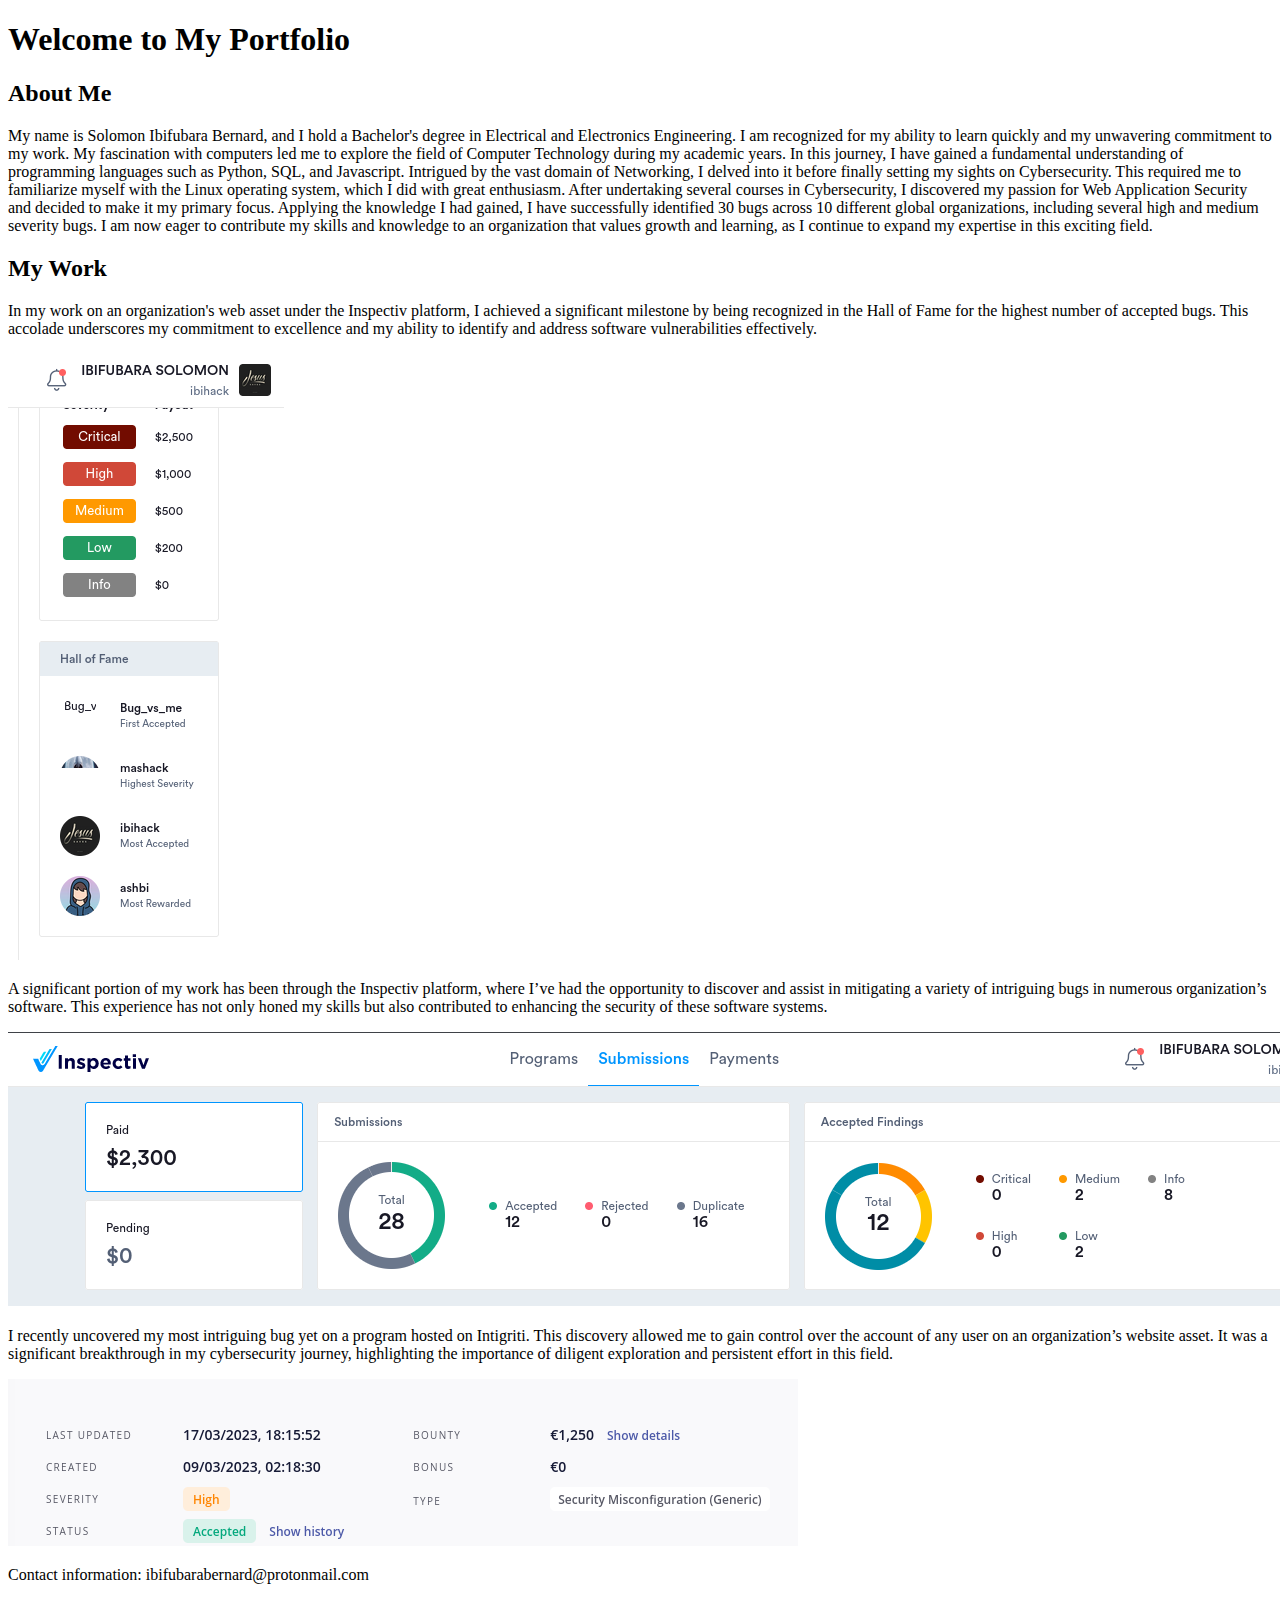
==== index.html @ f1476d49 "Update index.html" ====
<!DOCTYPE html>
<html>
<head>
    <meta http-equiv='cache-control' content='no-cache'> 
    <meta http-equiv='expires' content='0'> 
    <meta http-equiv='pragma' content='no-cache'>
    <title>Your Portfolio</title>
    <link rel="stylesheet" type="text/css" href="style.css">
</head>
<body>
    <header>
        <h1>Welcome to My Portfolio</h1>
    </header>

    <section>
        <h2>About Me</h2>
        <p>My name is Solomon Ibifubara Bernard, and I hold a Bachelor's degree in Electrical and Electronics Engineering. I am recognized for my ability to learn quickly and my unwavering commitment to my work. My fascination with computers led me to explore the field of Computer Technology during my academic years. In this journey, I have gained a fundamental understanding of programming languages such as Python, SQL, and Javascript. Intrigued by the vast domain of Networking, I delved into it before finally setting my sights on Cybersecurity. This required me to familiarize myself with the Linux operating system, which I did with great enthusiasm. After undertaking several courses in Cybersecurity, I discovered my passion for Web Application Security and decided to make it my primary focus. Applying the knowledge I had gained, I have successfully identified 30 bugs across 10 different global organizations, including several high and medium severity bugs. I am now eager to contribute my skills and knowledge to an organization that values growth and learning, as I continue to expand my expertise in this exciting field.</p>
    </section>

    <section>
        <h2>My Work</h2>
        <!-- You can add your images here -->
        <p>In my work on an organization's web asset under the Inspectiv platform, I achieved a significant milestone by being recognized in the Hall of Fame for the highest number of accepted bugs. This accolade underscores my commitment to excellence and my ability to identify and address software vulnerabilities effectively.</p>
        <img src="Hall_of_fame.png" alt="Image showing my hall of fame">
        <p>A significant portion of my work has been through the Inspectiv platform, where I’ve had the opportunity to discover and assist in mitigating a variety of intriguing bugs in numerous organization’s software. This experience has not only honed my skills but also contributed to enhancing the security of these software systems.</p>
        <img src="Inspectiv_bugs.png" alt="Image showing my hall of fame">
        <p>I recently uncovered my most intriguing bug yet on a program hosted on Intigriti. This discovery allowed me to gain control over the account of any user on an organization’s website asset. It was a significant breakthrough in my cybersecurity journey, highlighting the importance of diligent exploration and persistent effort in this field.</p>
        <img src="High_bug.png" alt="Image showing my hall of fame">
    </section>

    <footer>
        <p>Contact information: ibifubarabernard@protonmail.com</p>
    </footer>
</body>
</html>
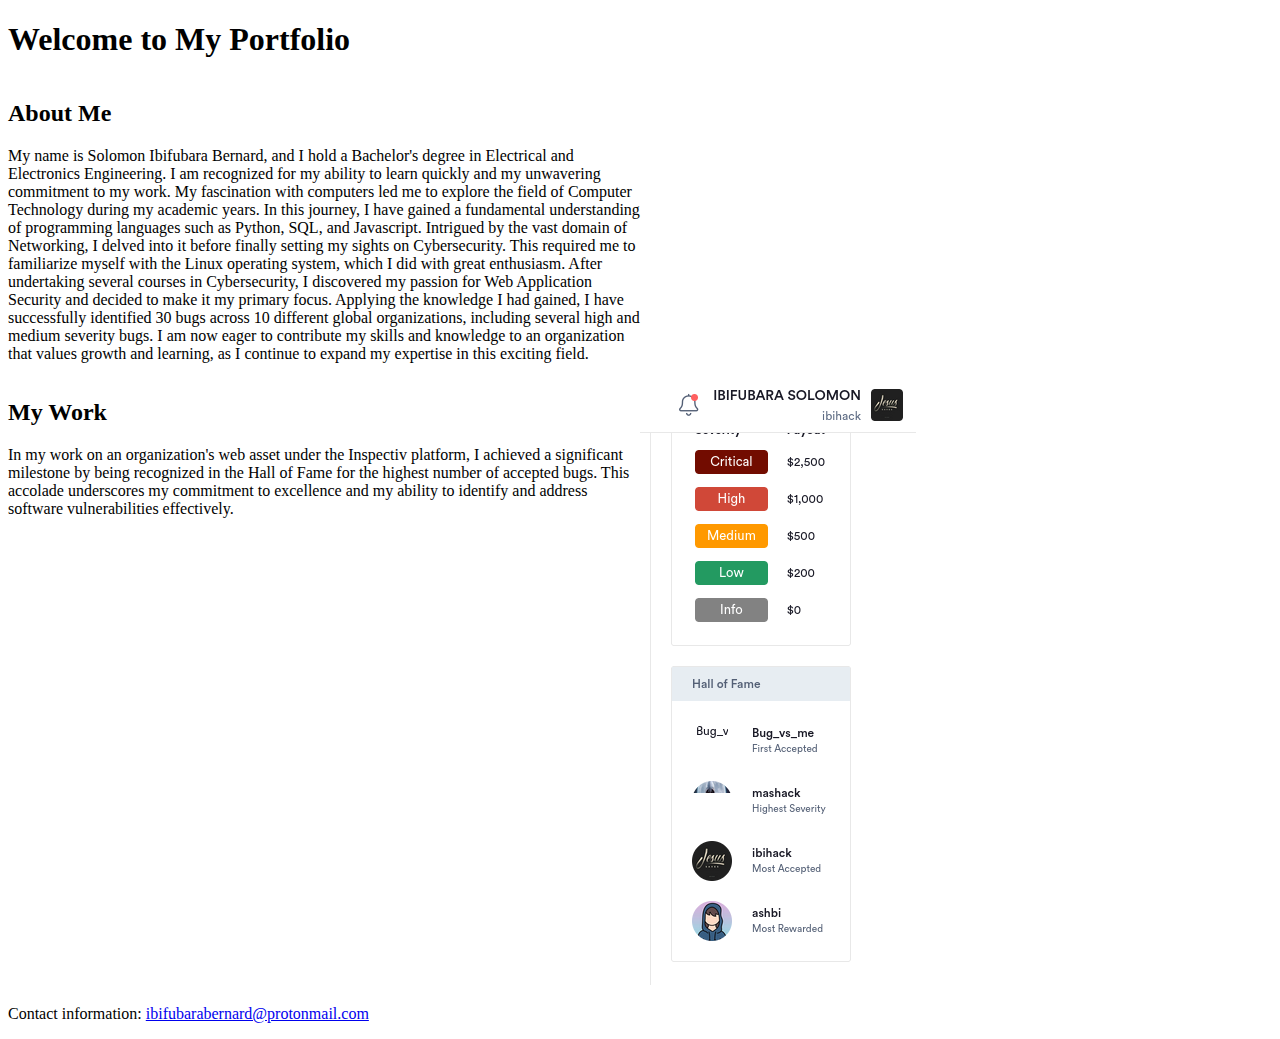
==== commit b413a68f: "Update index.html" ====
--- a/index.html
+++ b/index.html
@@ -1,35 +1,42 @@
 <!DOCTYPE html>
 <html>
 <head>
+    <title>Your Portfolio</title>
+    <link rel="stylesheet" type="text/css" href="style.css">
     <meta http-equiv='cache-control' content='no-cache'> 
     <meta http-equiv='expires' content='0'> 
     <meta http-equiv='pragma' content='no-cache'>
-    <title>Your Portfolio</title>
-    <link rel="stylesheet" type="text/css" href="style.css">
+    <meta name="description" content="Solomon Ibifubara Bernard's Portfolio">
 </head>
 <body>
     <header>
         <h1>Welcome to My Portfolio</h1>
     </header>
 
-    <section>
-        <h2>About Me</h2>
-        <p>My name is Solomon Ibifubara Bernard, and I hold a Bachelor's degree in Electrical and Electronics Engineering. I am recognized for my ability to learn quickly and my unwavering commitment to my work. My fascination with computers led me to explore the field of Computer Technology during my academic years. In this journey, I have gained a fundamental understanding of programming languages such as Python, SQL, and Javascript. Intrigued by the vast domain of Networking, I delved into it before finally setting my sights on Cybersecurity. This required me to familiarize myself with the Linux operating system, which I did with great enthusiasm. After undertaking several courses in Cybersecurity, I discovered my passion for Web Application Security and decided to make it my primary focus. Applying the knowledge I had gained, I have successfully identified 30 bugs across 10 different global organizations, including several high and medium severity bugs. I am now eager to contribute my skills and knowledge to an organization that values growth and learning, as I continue to expand my expertise in this exciting field.</p>
+    <section style="display: flex;">
+        <div style="flex: 50%;">
+            <h2>About Me</h2>
+            <p>My name is Solomon Ibifubara Bernard, and I hold a Bachelor's degree in Electrical and Electronics Engineering. I am recognized for my ability to learn quickly and my unwavering commitment to my work. My fascination with computers led me to explore the field of Computer Technology during my academic years. In this journey, I have gained a fundamental understanding of programming languages such as Python, SQL, and Javascript. Intrigued by the vast domain of Networking, I delved into it before finally setting my sights on Cybersecurity. This required me to familiarize myself with the Linux operating system, which I did with great enthusiasm. After undertaking several courses in Cybersecurity, I discovered my passion for Web Application Security and decided to make it my primary focus. Applying the knowledge I had gained, I have successfully identified 30 bugs across 10 different global organizations, including several high and medium severity bugs. I am now eager to contribute my skills and knowledge to an organization that values growth and learning, as I continue to expand my expertise in this exciting field.</p>
+        </div>
+        <div style="flex: 50%;">
+            <!-- Your image here -->
+        </div>
     </section>
 
-    <section>
-        <h2>My Work</h2>
-        <!-- You can add your images here -->
-        <p>In my work on an organization's web asset under the Inspectiv platform, I achieved a significant milestone by being recognized in the Hall of Fame for the highest number of accepted bugs. This accolade underscores my commitment to excellence and my ability to identify and address software vulnerabilities effectively.</p>
-        <img src="Hall_of_fame.png" alt="Image showing my hall of fame">
-        <p>A significant portion of my work has been through the Inspectiv platform, where I’ve had the opportunity to discover and assist in mitigating a variety of intriguing bugs in numerous organization’s software. This experience has not only honed my skills but also contributed to enhancing the security of these software systems.</p>
-        <img src="Inspectiv_bugs.png" alt="Image showing my hall of fame">
-        <p>I recently uncovered my most intriguing bug yet on a program hosted on Intigriti. This discovery allowed me to gain control over the account of any user on an organization’s website asset. It was a significant breakthrough in my cybersecurity journey, highlighting the importance of diligent exploration and persistent effort in this field.</p>
-        <img src="High_bug.png" alt="Image showing my hall of fame">
+    <section style="display: flex;">
+        <div style="flex: 50%;">
+            <h2>My Work</h2>
+            <p>In my work on an organization's web asset under the Inspectiv platform, I achieved a significant milestone by being recognized in the Hall of Fame for the highest number of accepted bugs. This accolade underscores my commitment to excellence and my ability to identify and address software vulnerabilities effectively.</p>
+        </div>
+        <div style="flex: 50%;">
+            <img src="Hall_of_fame.png" alt="Image showing my hall of fame">
+        </div>
     </section>
 
+    <!-- Repeat the pattern for other sections -->
+
     <footer>
-        <p>Contact information: ibifubarabernard@protonmail.com</p>
+        <p>Contact information: <a href="mailto:ibifubarabernard@protonmail.com">ibifubarabernard@protonmail.com</a></p>
     </footer>
 </body>
 </html>
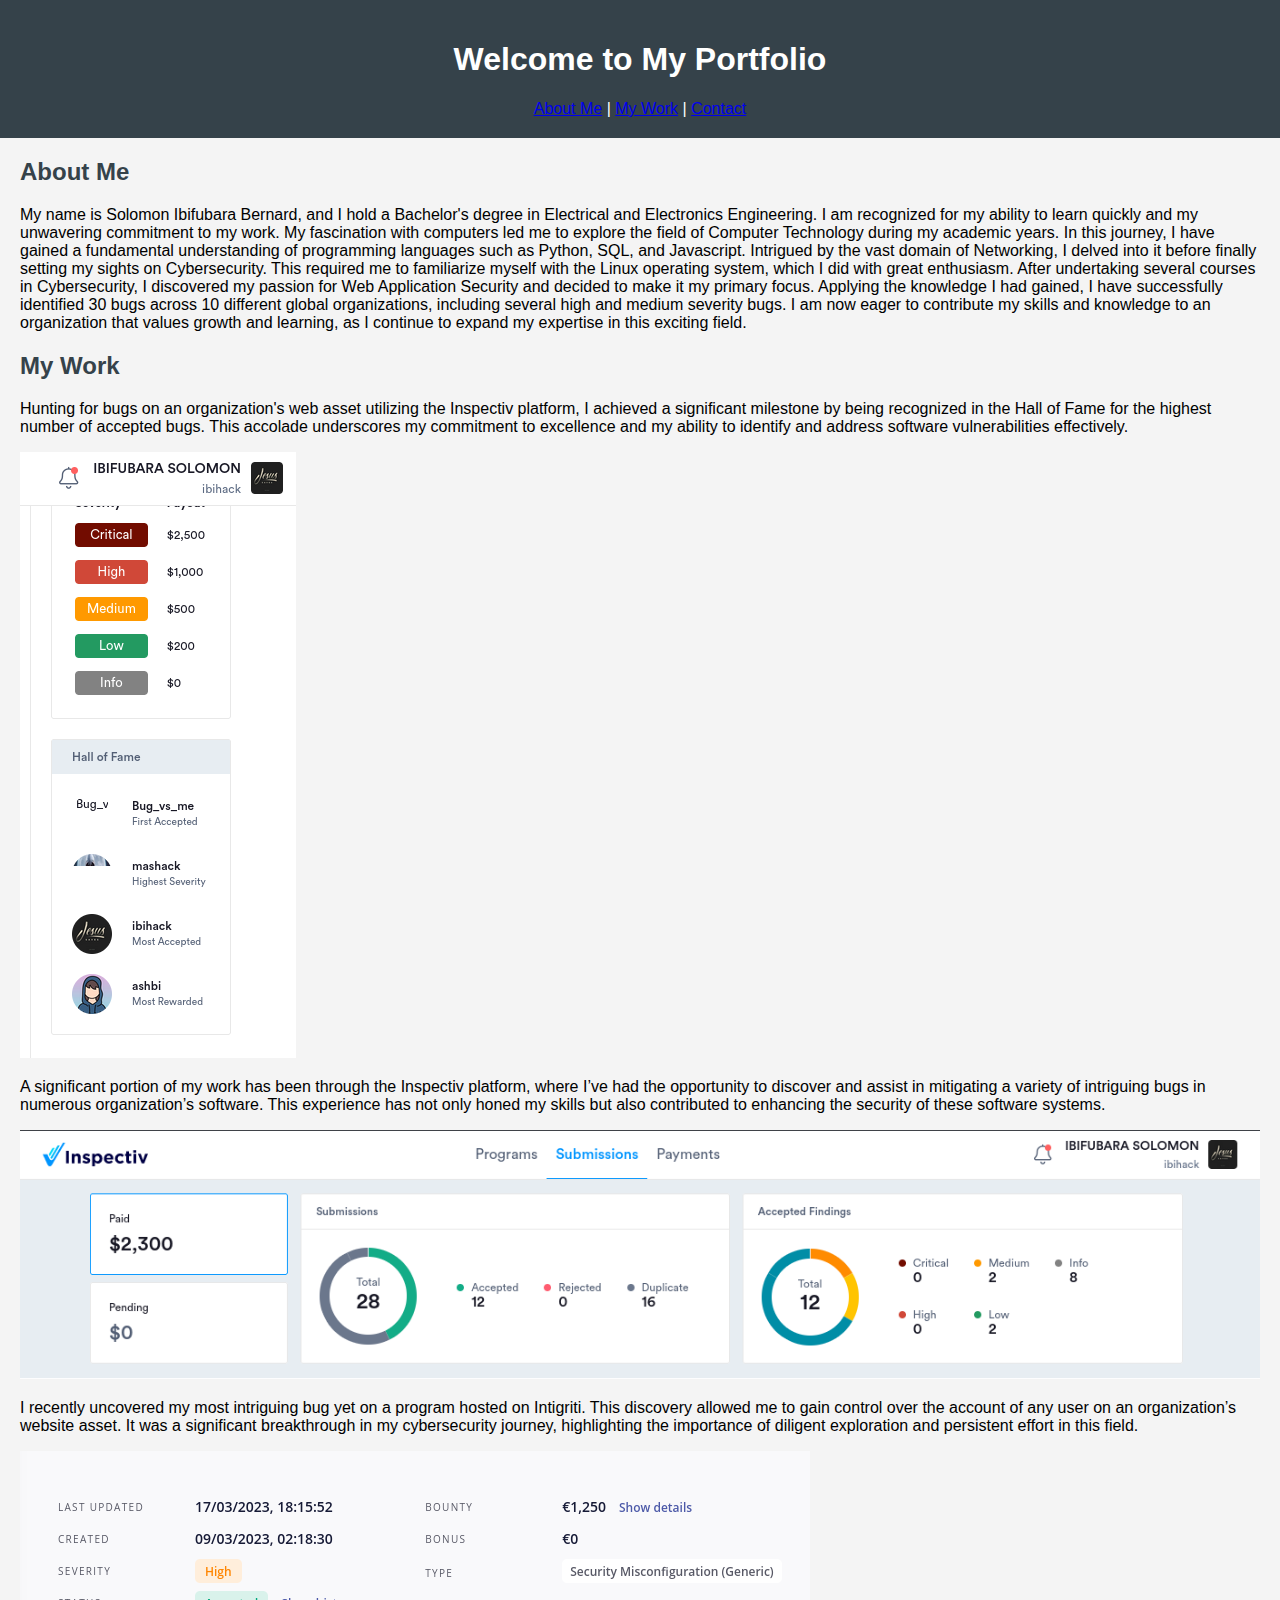
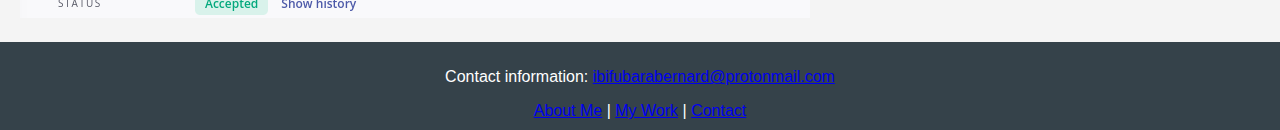
==== commit 239c2eed: "Update index.html" ====
--- a/index.html
+++ b/index.html
@@ -1,42 +1,50 @@
 <!DOCTYPE html>
 <html>
 <head>
-    <title>Your Portfolio</title>
-    <link rel="stylesheet" type="text/css" href="style.css">
     <meta http-equiv='cache-control' content='no-cache'> 
     <meta http-equiv='expires' content='0'> 
     <meta http-equiv='pragma' content='no-cache'>
+    <meta charset="UTF-8">
+    <meta name="viewport" content="width=device-width, initial-scale=1">
     <meta name="description" content="Solomon Ibifubara Bernard's Portfolio">
+    <meta name="keywords" content="Solomon Ibifubara Bernard, Portfolio, Cybersecurity, Web Application Security, Bug Bounty">
+    <meta name="author" content="Solomon Ibifubara Bernard">
+    <title>Your Portfolio</title>
+    <link rel="stylesheet" type="text/css" href="style.css">
 </head>
 <body>
     <header>
         <h1>Welcome to My Portfolio</h1>
+        <nav>
+            <a href="#about">About Me</a> |
+            <a href="#work">My Work</a> |
+            <a href="#contact">Contact</a>
+        </nav>
     </header>
 
-    <section style="display: flex;">
-        <div style="flex: 50%;">
-            <h2>About Me</h2>
-            <p>My name is Solomon Ibifubara Bernard, and I hold a Bachelor's degree in Electrical and Electronics Engineering. I am recognized for my ability to learn quickly and my unwavering commitment to my work. My fascination with computers led me to explore the field of Computer Technology during my academic years. In this journey, I have gained a fundamental understanding of programming languages such as Python, SQL, and Javascript. Intrigued by the vast domain of Networking, I delved into it before finally setting my sights on Cybersecurity. This required me to familiarize myself with the Linux operating system, which I did with great enthusiasm. After undertaking several courses in Cybersecurity, I discovered my passion for Web Application Security and decided to make it my primary focus. Applying the knowledge I had gained, I have successfully identified 30 bugs across 10 different global organizations, including several high and medium severity bugs. I am now eager to contribute my skills and knowledge to an organization that values growth and learning, as I continue to expand my expertise in this exciting field.</p>
-        </div>
-        <div style="flex: 50%;">
-            <!-- Your image here -->
-        </div>
+    <section id="about">
+        <h2>About Me</h2>
+        <p>My name is Solomon Ibifubara Bernard, and I hold a Bachelor's degree in Electrical and Electronics Engineering. I am recognized for my ability to learn quickly and my unwavering commitment to my work. My fascination with computers led me to explore the field of Computer Technology during my academic years. In this journey, I have gained a fundamental understanding of programming languages such as Python, SQL, and Javascript. Intrigued by the vast domain of Networking, I delved into it before finally setting my sights on Cybersecurity. This required me to familiarize myself with the Linux operating system, which I did with great enthusiasm. After undertaking several courses in Cybersecurity, I discovered my passion for Web Application Security and decided to make it my primary focus. Applying the knowledge I had gained, I have successfully identified 30 bugs across 10 different global organizations, including several high and medium severity bugs. I am now eager to contribute my skills and knowledge to an organization that values growth and learning, as I continue to expand my expertise in this exciting field.</p>
     </section>
 
-    <section style="display: flex;">
-        <div style="flex: 50%;">
-            <h2>My Work</h2>
-            <p>In my work on an organization's web asset under the Inspectiv platform, I achieved a significant milestone by being recognized in the Hall of Fame for the highest number of accepted bugs. This accolade underscores my commitment to excellence and my ability to identify and address software vulnerabilities effectively.</p>
-        </div>
-        <div style="flex: 50%;">
-            <img src="Hall_of_fame.png" alt="Image showing my hall of fame">
-        </div>
+    <section id="work">
+        <h2>My Work</h2>
+        <!-- You can add your images here -->
+        <p>Hunting for bugs on an organization's web asset utilizing the Inspectiv platform, I achieved a significant milestone by being recognized in the Hall of Fame for the highest number of accepted bugs. This accolade underscores my commitment to excellence and my ability to identify and address software vulnerabilities effectively.</p>
+        <img src="Hall_of_fame.png" alt="Image of my recognition in the Hall of Fame">
+        <p>A significant portion of my work has been through the Inspectiv platform, where I’ve had the opportunity to discover and assist in mitigating a variety of intriguing bugs in numerous organization’s software. This experience has not only honed my skills but also contributed to enhancing the security of these software systems.</p>
+        <img src="Inspectiv_bugs.png" alt="Image of bugs I discovered on the Inspectiv platform">
+        <p>I recently uncovered my most intriguing bug yet on a program hosted on Intigriti. This discovery allowed me to gain control over the account of any user on an organization’s website asset. It was a significant breakthrough in my cybersecurity journey, highlighting the importance of diligent exploration and persistent effort in this field.</p>
+        <img src="High_bug.png" alt="Image of a significant bug I uncovered on Intigriti">
     </section>
 
-    <!-- Repeat the pattern for other sections -->
-
-    <footer>
+    <footer id="contact">
         <p>Contact information: <a href="mailto:ibifubarabernard@protonmail.com">ibifubarabernard@protonmail.com</a></p>
+        <nav>
+            <a href="#about">About Me</a> |
+            <a href="#work">My Work</a> |
+            <a href="#contact">Contact</a>
+        </nav>
     </footer>
 </body>
 </html>
--- a/style.css
+++ b/style.css
@@ -0,0 +1,37 @@
+body {
+    font-family: Arial, sans-serif;
+    margin: 0;
+    padding: 0;
+    background-color: #f4f4f4;
+}
+
+header {
+    background-color: #35424a;
+    color: white;
+    padding: 20px 0;
+    text-align: center;
+}
+
+h1 {
+    color: #FFFFFF;
+}
+
+h2 {
+    color: #35424a;
+}
+
+section {
+    margin: 20px;
+}
+
+img {
+    max-width: 100%;
+    height: auto;
+}
+
+footer {
+    background-color: #35424a;
+    color: white;
+    text-align: center;
+    padding: 10px;
+}
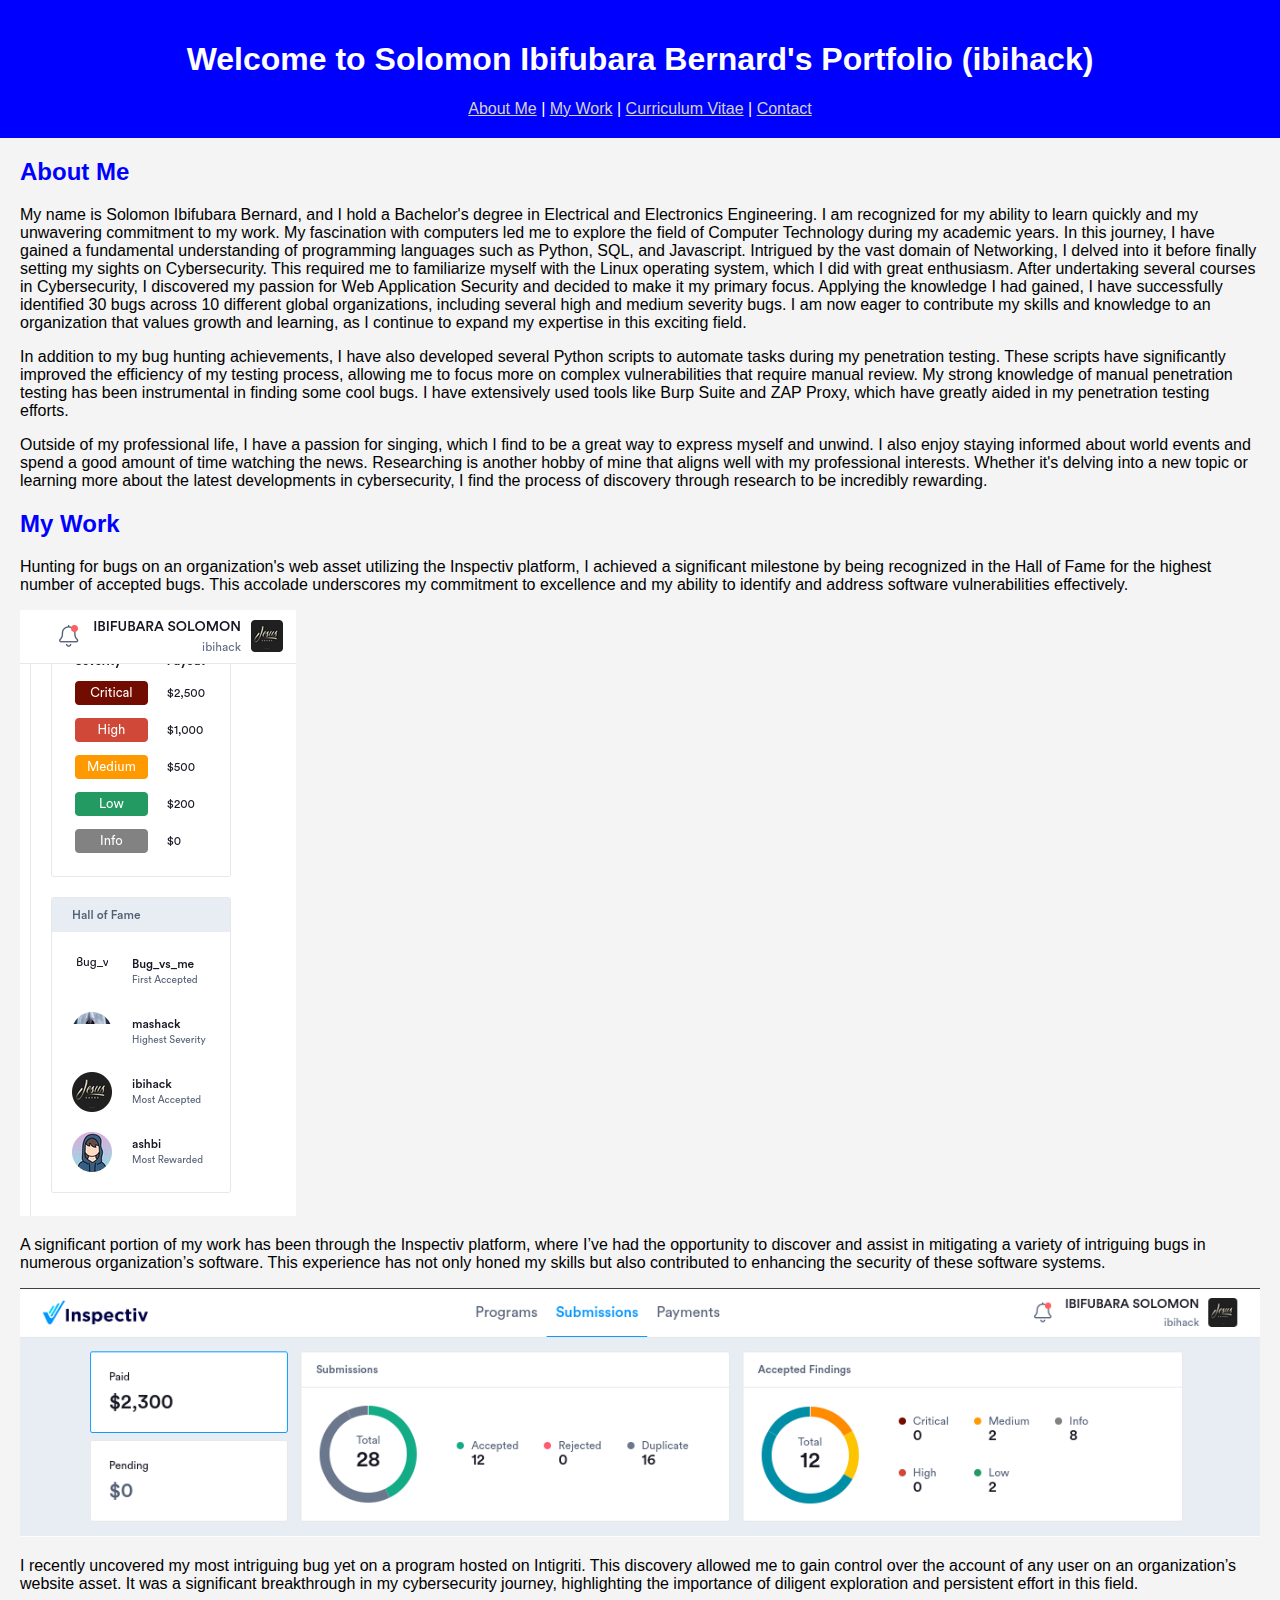
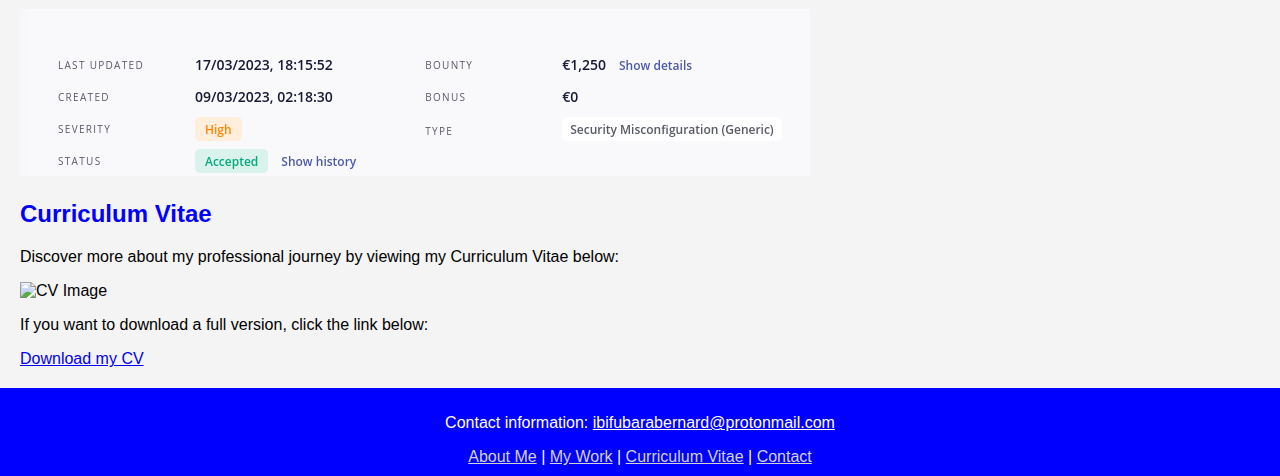
==== commit e5380f46: "Create index.html" ====
--- a/index.html
+++ b/index.html
@@ -7,17 +7,18 @@
     <meta charset="UTF-8">
     <meta name="viewport" content="width=device-width, initial-scale=1">
     <meta name="description" content="Solomon Ibifubara Bernard's Portfolio">
-    <meta name="keywords" content="Solomon Ibifubara Bernard, Portfolio, Cybersecurity, Web Application Security, Bug Bounty">
+    <meta name="keywords" content="Solomon Ibifubara Bernard, Ibihack, Portfolio, Cybersecurity, Web Application Security, Bug Bounty">
     <meta name="author" content="Solomon Ibifubara Bernard">
-    <title>Your Portfolio</title>
-    <link rel="stylesheet" type="text/css" href="style.css">
+    <title>Solomon Ibifubara Bernard's Portfolio</title>
+    <link rel="stylesheet" type="text/css" href="css/style.css">
 </head>
 <body>
     <header>
-        <h1>Welcome to My Portfolio</h1>
+        <h1>Welcome to Solomon Ibifubara Bernard's Portfolio (ibihack)</h1>
         <nav>
             <a href="#about">About Me</a> |
             <a href="#work">My Work</a> |
+            <a href="#cv">Curriculum Vitae</a> |
             <a href="#contact">Contact</a>
         </nav>
     </header>
@@ -25,17 +26,26 @@
     <section id="about">
         <h2>About Me</h2>
         <p>My name is Solomon Ibifubara Bernard, and I hold a Bachelor's degree in Electrical and Electronics Engineering. I am recognized for my ability to learn quickly and my unwavering commitment to my work. My fascination with computers led me to explore the field of Computer Technology during my academic years. In this journey, I have gained a fundamental understanding of programming languages such as Python, SQL, and Javascript. Intrigued by the vast domain of Networking, I delved into it before finally setting my sights on Cybersecurity. This required me to familiarize myself with the Linux operating system, which I did with great enthusiasm. After undertaking several courses in Cybersecurity, I discovered my passion for Web Application Security and decided to make it my primary focus. Applying the knowledge I had gained, I have successfully identified 30 bugs across 10 different global organizations, including several high and medium severity bugs. I am now eager to contribute my skills and knowledge to an organization that values growth and learning, as I continue to expand my expertise in this exciting field.</p>
+        <p>In addition to my bug hunting achievements, I have also developed several Python scripts to automate tasks during my penetration testing. These scripts have significantly improved the efficiency of my testing process, allowing me to focus more on complex vulnerabilities that require manual review. My strong knowledge of manual penetration testing has been instrumental in finding some cool bugs. I have extensively used tools like Burp Suite and ZAP Proxy, which have greatly aided in my penetration testing efforts.</p>
+        <p>Outside of my professional life, I have a passion for singing, which I find to be a great way to express myself and unwind. I also enjoy staying informed about world events and spend a good amount of time watching the news. Researching is another hobby of mine that aligns well with my professional interests. Whether it's delving into a new topic or learning more about the latest developments in cybersecurity, I find the process of discovery through research to be incredibly rewarding.</p>
     </section>
 
     <section id="work">
         <h2>My Work</h2>
         <!-- You can add your images here -->
         <p>Hunting for bugs on an organization's web asset utilizing the Inspectiv platform, I achieved a significant milestone by being recognized in the Hall of Fame for the highest number of accepted bugs. This accolade underscores my commitment to excellence and my ability to identify and address software vulnerabilities effectively.</p>
-        <img src="Hall_of_fame.png" alt="Image of my recognition in the Hall of Fame">
+        <img src="images/Hall_of_fame.png" alt="Image of my recognition in the Hall of Fame">
         <p>A significant portion of my work has been through the Inspectiv platform, where I’ve had the opportunity to discover and assist in mitigating a variety of intriguing bugs in numerous organization’s software. This experience has not only honed my skills but also contributed to enhancing the security of these software systems.</p>
-        <img src="Inspectiv_bugs.png" alt="Image of bugs I discovered on the Inspectiv platform">
+        <img src="images/Inspectiv_bugs.png" alt="Image of bugs I discovered on the Inspectiv platform">
         <p>I recently uncovered my most intriguing bug yet on a program hosted on Intigriti. This discovery allowed me to gain control over the account of any user on an organization’s website asset. It was a significant breakthrough in my cybersecurity journey, highlighting the importance of diligent exploration and persistent effort in this field.</p>
-        <img src="High_bug.png" alt="Image of a significant bug I uncovered on Intigriti">
+        <img src="images/High_bug.png" alt="Image of a significant bug I uncovered on Intigriti">
+    </section>
+    <section id="cv">
+        <h2>Curriculum Vitae</h2>
+        <p>Discover more about my professional journey by viewing my Curriculum Vitae below:</p>
+        <img src="images/Solomon Ibifubara CV.png" alt="CV Image">
+        <p>If you want to download a full version, click the link below:</p>
+        <a href="cv/Solomon Ibifubara CV.pdf" download>Download my CV</a>
     </section>
 
     <footer id="contact">
@@ -43,6 +53,7 @@
         <nav>
             <a href="#about">About Me</a> |
             <a href="#work">My Work</a> |
+            <a href="#cv">Curriculum Vitae</a> |
             <a href="#contact">Contact</a>
         </nav>
     </footer>
--- a/css/style.css
+++ b/css/style.css
@@ -0,0 +1,48 @@
+
+body {
+    font-family: Arial, sans-serif;
+    margin: 0;
+    padding: 0;
+    background-color: #f4f4f4;
+}
+
+header {
+    background-color: #0000FF;
+    color: #FFFFFF; /*white*/
+    padding: 20px 0;
+    text-align: center;
+}
+
+h1 {
+    color: #FFFFFF;
+}
+
+h2 {
+    color: #0000FF
+}
+
+section {
+    margin: 20px;
+}
+
+img {
+    max-width: 100%;
+    height: auto;
+}
+
+footer {
+    background-color: #0000FF;
+    color: #FFFFFF; /*white*/
+    text-align: center;
+    padding: 10px;
+}
+footer a {
+    color: #FFFFFF; /*white*/
+}
+
+nav a {
+    color: #D3D3D3; /* Light Grey */
+}
+nav a:hover {
+    color: #FFD700; /* Gold */
+}
